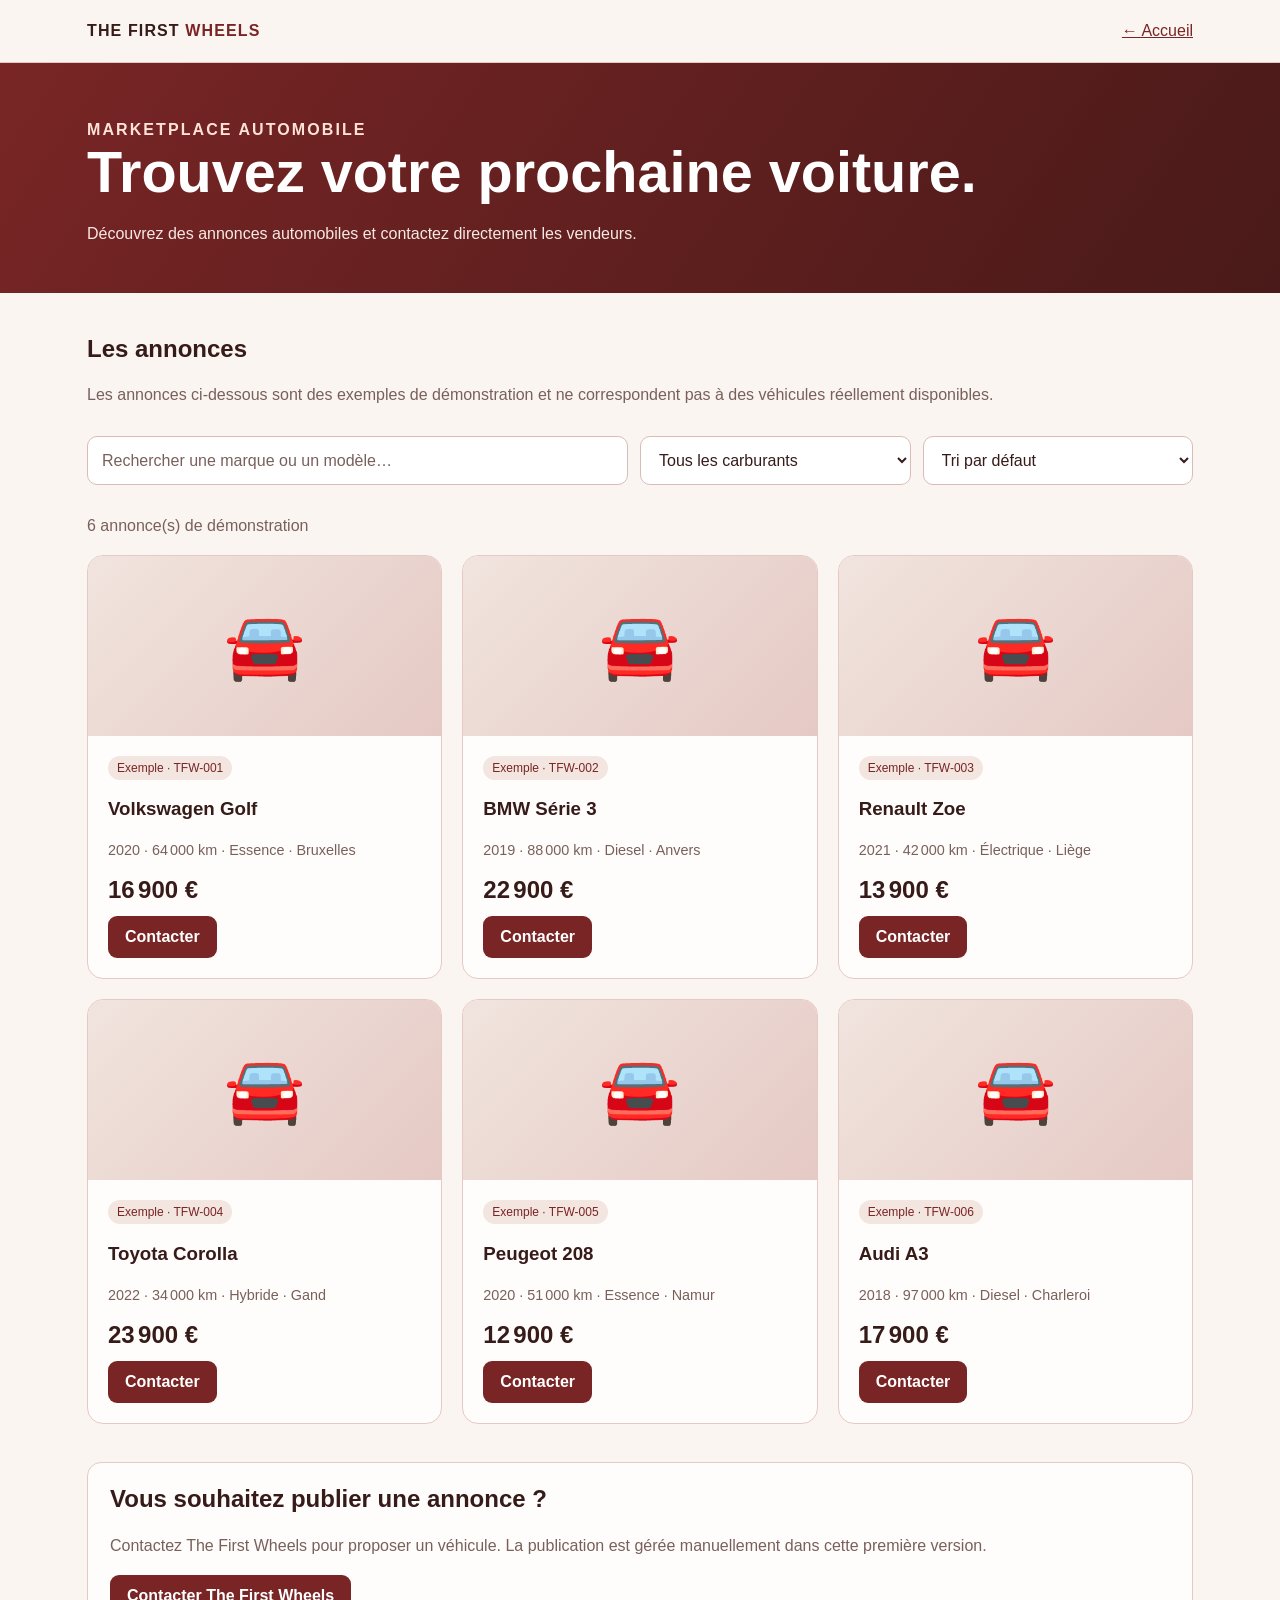
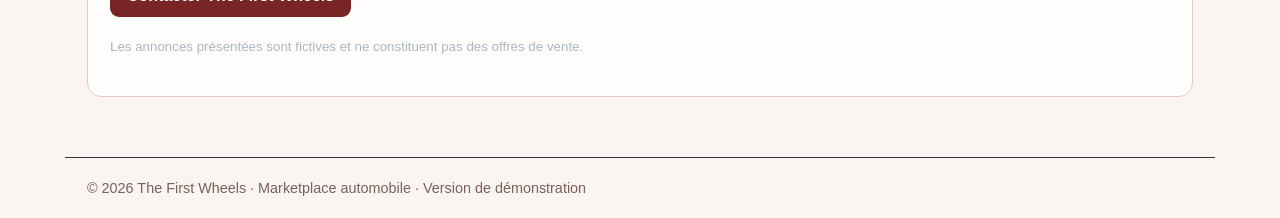
==== marketplace.html @ 74435069 "Add files via upload" ====
<!doctype html>
<html lang="fr"><head><meta charset="utf-8"><meta name="viewport" content="width=device-width,initial-scale=1"><meta name="description" content="Marketplace automobile The First Wheels : trouvez votre prochain véhicule et contactez les vendeurs."><title>Marketplace | The First Wheels</title><style>
:root{font-family:system-ui,-apple-system,Segoe UI,sans-serif;color:#eaf0f6;background:#0c121a}*{box-sizing:border-box}body{margin:0}a{color:inherit}header{border-bottom:1px solid #263242;background:#101a26}nav,main,footer{max-width:1150px;margin:auto;padding:22px}nav{display:flex;justify-content:space-between;align-items:center;gap:16px}.logo{font-weight:900;letter-spacing:.07em;text-decoration:none}.logo span{color:#59c5e8}.navlink{color:#b8c9d7}.hero{padding:58px 22px 30px;background:linear-gradient(135deg,#162d42,#0c121a)}.hero>div{max-width:1106px;margin:auto}h1{font-size:clamp(2rem,5vw,3.6rem);margin:0 0 12px}p{color:#bdcbd7;line-height:1.6}.eyebrow{color:#61c8e9;font-weight:700;text-transform:uppercase;letter-spacing:.13em}.controls{display:grid;grid-template-columns:2fr 1fr 1fr;gap:12px;margin:28px 0}input,select{background:#172331;color:#fff;border:1px solid #405164;border-radius:10px;padding:14px;width:100%;font:inherit}input::placeholder{color:#a5b3bf}.grid{display:grid;grid-template-columns:repeat(3,minmax(0,1fr));gap:20px}.card{background:#14202c;border:1px solid #2d3d4b;border-radius:16px;overflow:hidden}.art{height:180px;background:linear-gradient(135deg,#233c51,#0f1722);display:grid;place-items:center;font-size:65px}.content{padding:20px}.tag{display:inline-block;font-size:.75rem;color:#87d8ef;background:#203e50;padding:5px 9px;border-radius:30px}.price{font-size:1.5rem;font-weight:800;margin:12px 0}.meta{font-size:.9rem;color:#a8bac9}.btn{display:inline-block;border:0;border-radius:9px;padding:12px 17px;background:#48bde3;color:#07131b;text-decoration:none;font-weight:800;cursor:pointer}.btn:focus-visible,input:focus-visible,select:focus-visible{outline:3px solid #f7d878;outline-offset:2px}.notice{margin:38px 0;padding:22px;border:1px solid #34485a;border-radius:14px;background:#121e2a}.notice h2{margin-top:0}footer{border-top:1px solid #293747;color:#a6b9c9;font-size:.9rem}#empty{display:none}small{color:#a9b7c5}@media(max-width:850px){.grid{grid-template-columns:repeat(2,minmax(0,1fr))}}@media(max-width:600px){.controls,.grid{grid-template-columns:1fr}.hero{padding-top:36px}.art{height:150px}nav{flex-wrap:wrap}}

/* Harmonisation avec le site The First Wheels */
:root{color:#361b19;background:#fbf5f1}body{background:#fbf5f1;color:#361b19;font-family:Inter,Arial,Helvetica,sans-serif}header{background:#fbf5f1;border-color:#e5c9c4}.logo span{color:#792525}.navlink{color:#792525}.hero{background:linear-gradient(125deg,#792525,#491a19);color:white}.hero p{color:#f8e9e4}.eyebrow{color:#ffe2d7}main p{color:#79605b}input,select{background:white;color:#361b19;border-color:#d9bdb5}input::placeholder{color:#79605b}.card{background:#fffdfb;border-color:#e5c9c4}.art{background:linear-gradient(135deg,#f1e4de,#e5c9c4)}.tag{color:#792525;background:#f3e5df}.meta{color:#79605b}.btn{background:#792525;color:white;border-color:#792525}.notice{background:#fffdfb;border-color:#e5c9c4}footer{color:#79605b}
</style></head><body><header><nav><a class="logo" href="index.html">THE FIRST <span>WHEELS</span></a><a class="navlink" href="index.html">← Accueil</a></nav></header><section class="hero"><div><div class="eyebrow">Marketplace automobile</div><h1>Trouvez votre prochaine voiture.</h1><p>Découvrez des annonces automobiles et contactez directement les vendeurs.</p></div></section><main><h2>Les annonces</h2><p>Les annonces ci-dessous sont des exemples de démonstration et ne correspondent pas à des véhicules réellement disponibles.</p><div class="controls"><input id="search" type="search" placeholder="Rechercher une marque ou un modèle…" aria-label="Rechercher une voiture"><select id="fuel" aria-label="Carburant"><option value="">Tous les carburants</option><option>Essence</option><option>Diesel</option><option>Électrique</option><option>Hybride</option></select><select id="sort" aria-label="Trier"><option value="default">Tri par défaut</option><option value="asc">Prix croissant</option><option value="desc">Prix décroissant</option></select></div><p id="count" role="status"></p><div class="grid" id="list"></div><p id="empty">Aucune annonce ne correspond à votre recherche.</p><section class="notice"><h2>Vous souhaitez publier une annonce ?</h2><p>Contactez The First Wheels pour proposer un véhicule. La publication est gérée manuellement dans cette première version.</p><a class="btn" id="generalContact" href="#">Contacter The First Wheels</a><p><small>Les annonces présentées sont fictives et ne constituent pas des offres de vente.</small></p></section></main><footer>© <span id="year"></span> The First Wheels · Marketplace automobile · Version de démonstration</footer><script>
// À MODIFIER : remplacer par votre adresse e-mail professionnelle avant publication.
const CONTACT_EMAIL='thefirst.wheels@yahoo.com';
// ANNONCES DE DÉMONSTRATION : remplacez-les par des annonces autorisées et vérifiées.
const listings=[{id:'TFW-001',brand:'Volkswagen',model:'Golf',year:2020,km:64000,fuel:'Essence',price:16900,city:'Bruxelles'},{id:'TFW-002',brand:'BMW',model:'Série 3',year:2019,km:88000,fuel:'Diesel',price:22900,city:'Anvers'},{id:'TFW-003',brand:'Renault',model:'Zoe',year:2021,km:42000,fuel:'Électrique',price:13900,city:'Liège'},{id:'TFW-004',brand:'Toyota',model:'Corolla',year:2022,km:34000,fuel:'Hybride',price:23900,city:'Gand'},{id:'TFW-005',brand:'Peugeot',model:'208',year:2020,km:51000,fuel:'Essence',price:12900,city:'Namur'},{id:'TFW-006',brand:'Audi',model:'A3',year:2018,km:97000,fuel:'Diesel',price:17900,city:'Charleroi'}];
const euro=n=>new Intl.NumberFormat('fr-BE',{style:'currency',currency:'EUR',maximumFractionDigits:0}).format(n);const list=document.querySelector('#list');
function contact(subject){return 'mailto:'+encodeURIComponent(CONTACT_EMAIL)+'?subject='+encodeURIComponent(subject)}
function render(){const q=document.querySelector('#search').value.toLocaleLowerCase('fr').trim();const fuel=document.querySelector('#fuel').value;const sort=document.querySelector('#sort').value;let data=listings.filter(x=>(x.brand+' '+x.model+' '+x.city+' '+x.year).toLocaleLowerCase('fr').includes(q)&&(!fuel||x.fuel===fuel));if(sort==='asc')data.sort((a,b)=>a.price-b.price);if(sort==='desc')data.sort((a,b)=>b.price-a.price);list.replaceChildren();for(const car of data){const card=document.createElement('article');card.className='card';const art=document.createElement('div');art.className='art';art.textContent='🚘';art.setAttribute('aria-hidden','true');const body=document.createElement('div');body.className='content';const tag=document.createElement('span');tag.className='tag';tag.textContent='Exemple · '+car.id;const title=document.createElement('h3');title.textContent=car.brand+' '+car.model;const meta=document.createElement('p');meta.className='meta';meta.textContent=car.year+' · '+car.km.toLocaleString('fr-BE')+' km · '+car.fuel+' · '+car.city;const price=document.createElement('div');price.className='price';price.textContent=euro(car.price);const btn=document.createElement('a');btn.className='btn';btn.href=contact('Renseignement annonce '+car.id+' – '+car.brand+' '+car.model);btn.textContent='Contacter';body.append(tag,title,meta,price,btn);card.append(art,body);list.append(card)}document.querySelector('#count').textContent=data.length+' annonce(s) de démonstration';document.querySelector('#empty').style.display=data.length?'none':'block'}
for(const id of ['search','fuel','sort'])document.getElementById(id).addEventListener(id==='search'?'input':'change',render);document.querySelector('#generalContact').href=contact('Publier une annonce sur The First Wheels');document.querySelector('#year').textContent=new Date().getFullYear();render();
</script></body></html>
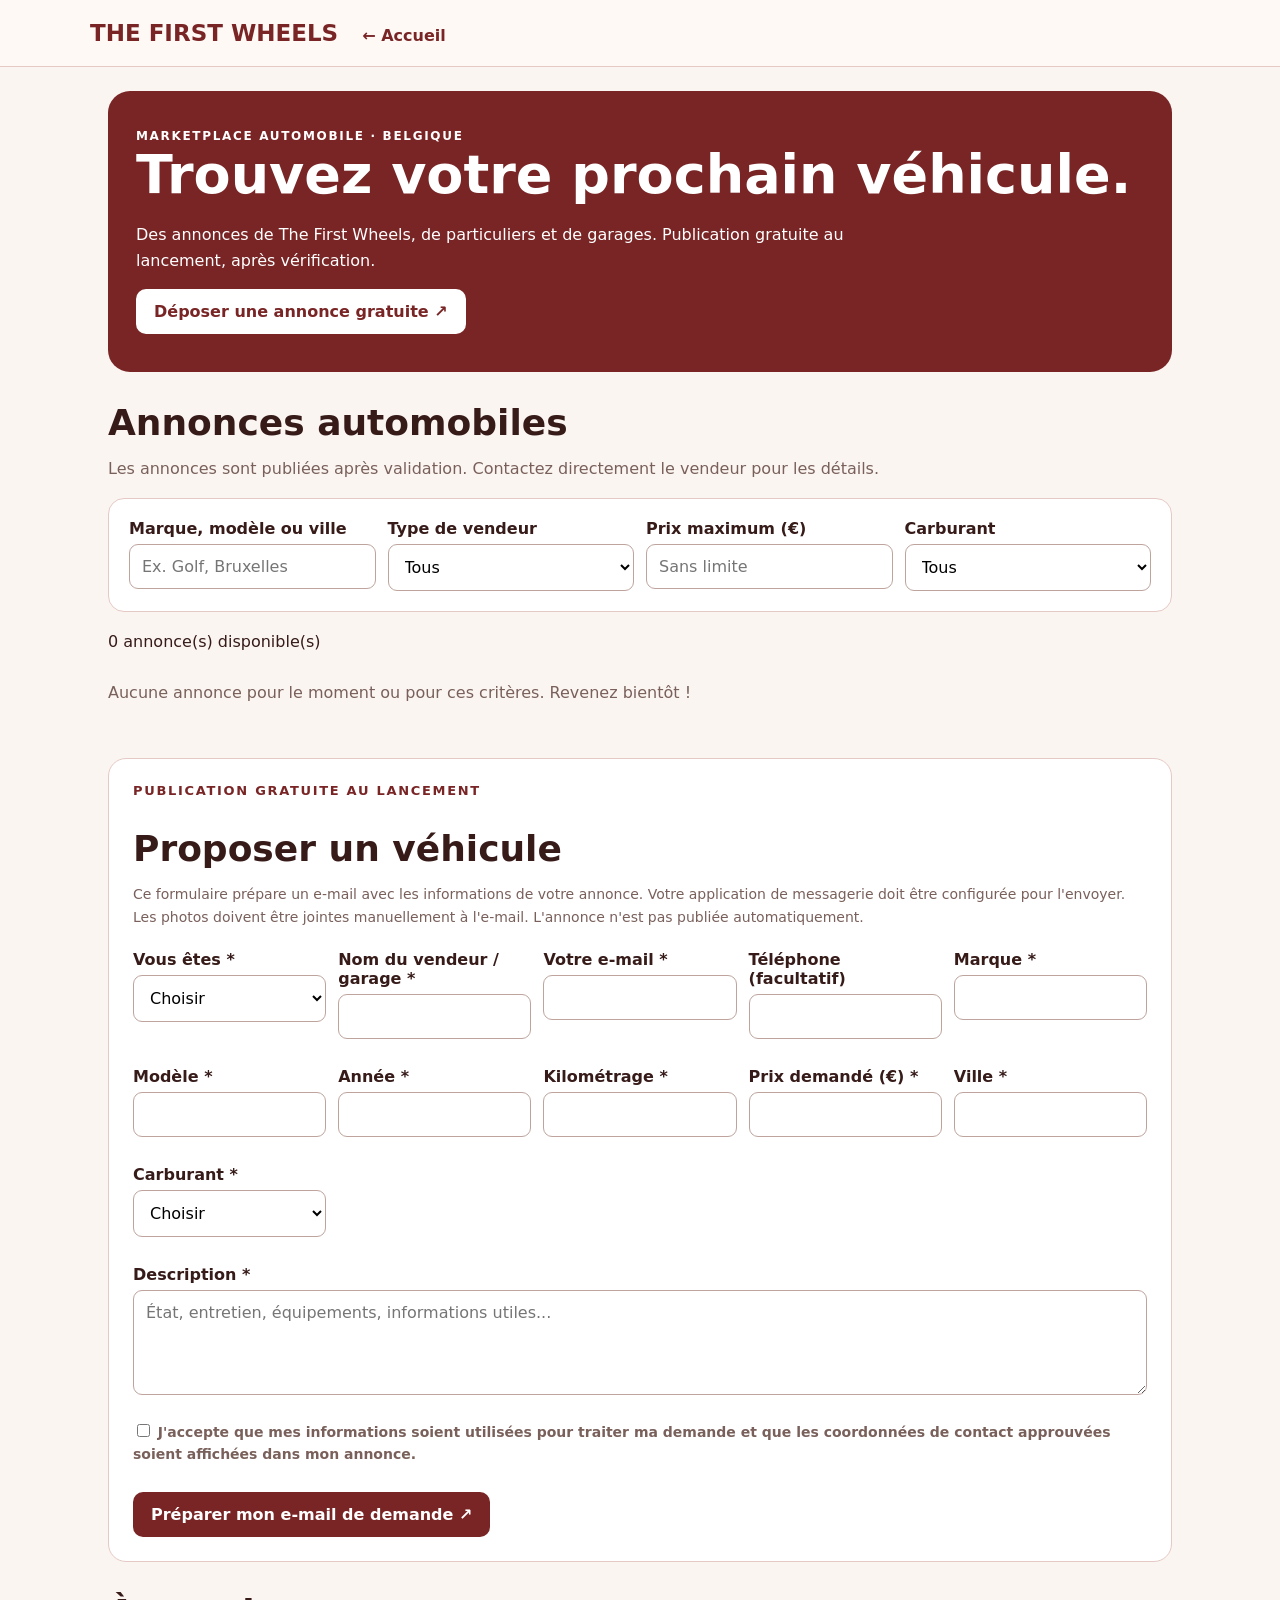
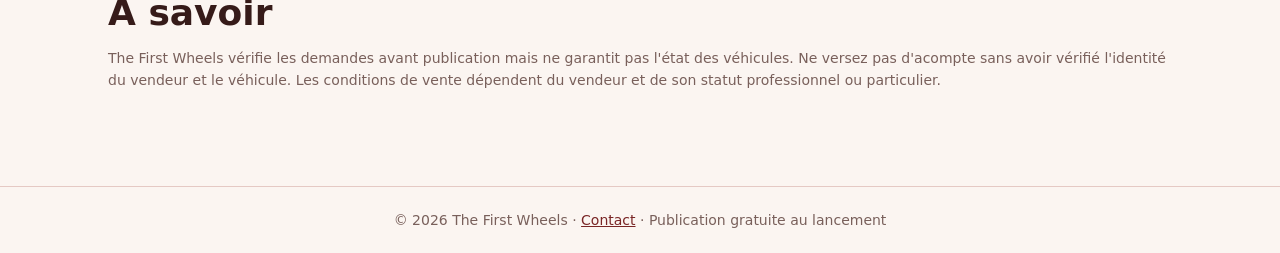
==== commit 769ea1a3: "Add files via upload" ====
--- a/marketplace.html
+++ b/marketplace.html
@@ -1,16 +1,5 @@
-<!doctype html>
-<html lang="fr"><head><meta charset="utf-8"><meta name="viewport" content="width=device-width,initial-scale=1"><meta name="description" content="Marketplace automobile The First Wheels : trouvez votre prochain véhicule et contactez les vendeurs."><title>Marketplace | The First Wheels</title><style>
-:root{font-family:system-ui,-apple-system,Segoe UI,sans-serif;color:#eaf0f6;background:#0c121a}*{box-sizing:border-box}body{margin:0}a{color:inherit}header{border-bottom:1px solid #263242;background:#101a26}nav,main,footer{max-width:1150px;margin:auto;padding:22px}nav{display:flex;justify-content:space-between;align-items:center;gap:16px}.logo{font-weight:900;letter-spacing:.07em;text-decoration:none}.logo span{color:#59c5e8}.navlink{color:#b8c9d7}.hero{padding:58px 22px 30px;background:linear-gradient(135deg,#162d42,#0c121a)}.hero>div{max-width:1106px;margin:auto}h1{font-size:clamp(2rem,5vw,3.6rem);margin:0 0 12px}p{color:#bdcbd7;line-height:1.6}.eyebrow{color:#61c8e9;font-weight:700;text-transform:uppercase;letter-spacing:.13em}.controls{display:grid;grid-template-columns:2fr 1fr 1fr;gap:12px;margin:28px 0}input,select{background:#172331;color:#fff;border:1px solid #405164;border-radius:10px;padding:14px;width:100%;font:inherit}input::placeholder{color:#a5b3bf}.grid{display:grid;grid-template-columns:repeat(3,minmax(0,1fr));gap:20px}.card{background:#14202c;border:1px solid #2d3d4b;border-radius:16px;overflow:hidden}.art{height:180px;background:linear-gradient(135deg,#233c51,#0f1722);display:grid;place-items:center;font-size:65px}.content{padding:20px}.tag{display:inline-block;font-size:.75rem;color:#87d8ef;background:#203e50;padding:5px 9px;border-radius:30px}.price{font-size:1.5rem;font-weight:800;margin:12px 0}.meta{font-size:.9rem;color:#a8bac9}.btn{display:inline-block;border:0;border-radius:9px;padding:12px 17px;background:#48bde3;color:#07131b;text-decoration:none;font-weight:800;cursor:pointer}.btn:focus-visible,input:focus-visible,select:focus-visible{outline:3px solid #f7d878;outline-offset:2px}.notice{margin:38px 0;padding:22px;border:1px solid #34485a;border-radius:14px;background:#121e2a}.notice h2{margin-top:0}footer{border-top:1px solid #293747;color:#a6b9c9;font-size:.9rem}#empty{display:none}small{color:#a9b7c5}@media(max-width:850px){.grid{grid-template-columns:repeat(2,minmax(0,1fr))}}@media(max-width:600px){.controls,.grid{grid-template-columns:1fr}.hero{padding-top:36px}.art{height:150px}nav{flex-wrap:wrap}}
-
-/* Harmonisation avec le site The First Wheels */
-:root{color:#361b19;background:#fbf5f1}body{background:#fbf5f1;color:#361b19;font-family:Inter,Arial,Helvetica,sans-serif}header{background:#fbf5f1;border-color:#e5c9c4}.logo span{color:#792525}.navlink{color:#792525}.hero{background:linear-gradient(125deg,#792525,#491a19);color:white}.hero p{color:#f8e9e4}.eyebrow{color:#ffe2d7}main p{color:#79605b}input,select{background:white;color:#361b19;border-color:#d9bdb5}input::placeholder{color:#79605b}.card{background:#fffdfb;border-color:#e5c9c4}.art{background:linear-gradient(135deg,#f1e4de,#e5c9c4)}.tag{color:#792525;background:#f3e5df}.meta{color:#79605b}.btn{background:#792525;color:white;border-color:#792525}.notice{background:#fffdfb;border-color:#e5c9c4}footer{color:#79605b}
-</style></head><body><header><nav><a class="logo" href="index.html">THE FIRST <span>WHEELS</span></a><a class="navlink" href="index.html">← Accueil</a></nav></header><section class="hero"><div><div class="eyebrow">Marketplace automobile</div><h1>Trouvez votre prochaine voiture.</h1><p>Découvrez des annonces automobiles et contactez directement les vendeurs.</p></div></section><main><h2>Les annonces</h2><p>Les annonces ci-dessous sont des exemples de démonstration et ne correspondent pas à des véhicules réellement disponibles.</p><div class="controls"><input id="search" type="search" placeholder="Rechercher une marque ou un modèle…" aria-label="Rechercher une voiture"><select id="fuel" aria-label="Carburant"><option value="">Tous les carburants</option><option>Essence</option><option>Diesel</option><option>Électrique</option><option>Hybride</option></select><select id="sort" aria-label="Trier"><option value="default">Tri par défaut</option><option value="asc">Prix croissant</option><option value="desc">Prix décroissant</option></select></div><p id="count" role="status"></p><div class="grid" id="list"></div><p id="empty">Aucune annonce ne correspond à votre recherche.</p><section class="notice"><h2>Vous souhaitez publier une annonce ?</h2><p>Contactez The First Wheels pour proposer un véhicule. La publication est gérée manuellement dans cette première version.</p><a class="btn" id="generalContact" href="#">Contacter The First Wheels</a><p><small>Les annonces présentées sont fictives et ne constituent pas des offres de vente.</small></p></section></main><footer>© <span id="year"></span> The First Wheels · Marketplace automobile · Version de démonstration</footer><script>
-// À MODIFIER : remplacer par votre adresse e-mail professionnelle avant publication.
-const CONTACT_EMAIL='thefirst.wheels@yahoo.com';
-// ANNONCES DE DÉMONSTRATION : remplacez-les par des annonces autorisées et vérifiées.
-const listings=[{id:'TFW-001',brand:'Volkswagen',model:'Golf',year:2020,km:64000,fuel:'Essence',price:16900,city:'Bruxelles'},{id:'TFW-002',brand:'BMW',model:'Série 3',year:2019,km:88000,fuel:'Diesel',price:22900,city:'Anvers'},{id:'TFW-003',brand:'Renault',model:'Zoe',year:2021,km:42000,fuel:'Électrique',price:13900,city:'Liège'},{id:'TFW-004',brand:'Toyota',model:'Corolla',year:2022,km:34000,fuel:'Hybride',price:23900,city:'Gand'},{id:'TFW-005',brand:'Peugeot',model:'208',year:2020,km:51000,fuel:'Essence',price:12900,city:'Namur'},{id:'TFW-006',brand:'Audi',model:'A3',year:2018,km:97000,fuel:'Diesel',price:17900,city:'Charleroi'}];
-const euro=n=>new Intl.NumberFormat('fr-BE',{style:'currency',currency:'EUR',maximumFractionDigits:0}).format(n);const list=document.querySelector('#list');
-function contact(subject){return 'mailto:'+encodeURIComponent(CONTACT_EMAIL)+'?subject='+encodeURIComponent(subject)}
-function render(){const q=document.querySelector('#search').value.toLocaleLowerCase('fr').trim();const fuel=document.querySelector('#fuel').value;const sort=document.querySelector('#sort').value;let data=listings.filter(x=>(x.brand+' '+x.model+' '+x.city+' '+x.year).toLocaleLowerCase('fr').includes(q)&&(!fuel||x.fuel===fuel));if(sort==='asc')data.sort((a,b)=>a.price-b.price);if(sort==='desc')data.sort((a,b)=>b.price-a.price);list.replaceChildren();for(const car of data){const card=document.createElement('article');card.className='card';const art=document.createElement('div');art.className='art';art.textContent='🚘';art.setAttribute('aria-hidden','true');const body=document.createElement('div');body.className='content';const tag=document.createElement('span');tag.className='tag';tag.textContent='Exemple · '+car.id;const title=document.createElement('h3');title.textContent=car.brand+' '+car.model;const meta=document.createElement('p');meta.className='meta';meta.textContent=car.year+' · '+car.km.toLocaleString('fr-BE')+' km · '+car.fuel+' · '+car.city;const price=document.createElement('div');price.className='price';price.textContent=euro(car.price);const btn=document.createElement('a');btn.className='btn';btn.href=contact('Renseignement annonce '+car.id+' – '+car.brand+' '+car.model);btn.textContent='Contacter';body.append(tag,title,meta,price,btn);card.append(art,body);list.append(card)}document.querySelector('#count').textContent=data.length+' annonce(s) de démonstration';document.querySelector('#empty').style.display=data.length?'none':'block'}
-for(const id of ['search','fuel','sort'])document.getElementById(id).addEventListener(id==='search'?'input':'change',render);document.querySelector('#generalContact').href=contact('Publier une annonce sur The First Wheels');document.querySelector('#year').textContent=new Date().getFullYear();render();
-</script></body></html>
+<!doctype html><html lang="fr"><head><meta charset="utf-8"><meta name="viewport" content="width=device-width,initial-scale=1"><meta name="description" content="The First Wheels Marketplace : annonces automobiles en Belgique"><title>Marketplace — The First Wheels</title><style>
+:root{--wine:#792525;--ink:#361b19;--muted:#79605b;--cream:#fbf5f1;--line:#e5c9c4}*{box-sizing:border-box}body{margin:0;background:var(--cream);color:var(--ink);font-family:system-ui,-apple-system,Arial,sans-serif}header{border-bottom:1px solid var(--line);background:#fff9f5;padding:20px max(20px,calc((100vw - 1100px)/2))}header a{color:var(--wine);text-decoration:none;font-weight:750}header .brand{font-size:23px;margin-right:24px}main{max-width:1100px;margin:auto;padding:24px 18px 80px}.hero{background:var(--wine);color:white;padding:38px 28px;border-radius:22px}.hero h1{font-size:clamp(32px,6vw,54px);margin:0 0 14px}.hero p{line-height:1.6;max-width:740px}.hero a{display:inline-block;background:white;color:var(--wine);border-radius:10px;padding:13px 18px;text-decoration:none;font-weight:700}.ey{font-size:13px;letter-spacing:.13em;font-weight:800;text-transform:uppercase;color:var(--wine)}h2{font-size:clamp(25px,4vw,36px);margin:30px 0 12px}.muted{color:var(--muted)}.filters,.form-grid{display:grid;grid-template-columns:repeat(auto-fit,minmax(190px,1fr));gap:12px}.filters{padding:20px;background:white;border:1px solid var(--line);border-radius:16px;margin:20px 0}label{font-weight:650;display:block;margin-bottom:6px}input,select,textarea{width:100%;font:inherit;padding:12px;border:1px solid #bea49d;border-radius:9px;background:white}textarea{min-height:105px}.grid{display:grid;grid-template-columns:repeat(auto-fit,minmax(250px,1fr));gap:16px}.card{background:white;border:1px solid var(--line);border-radius:16px;padding:22px}.card h3{margin:8px 0}.price{font-size:25px;font-weight:800;color:var(--wine)}.tag{display:inline-block;background:#f3e6e0;color:var(--wine);padding:6px 10px;border-radius:20px;font-size:12px;font-weight:700}.card a,.action{display:inline-block;margin-top:12px;border:0;border-radius:10px;padding:13px 18px;background:var(--wine);color:white;text-decoration:none;font:inherit;font-weight:700;cursor:pointer}.formbox{margin-top:40px;background:white;border:1px solid var(--line);border-radius:18px;padding:24px}.formbox .form-grid>div{margin:8px 0}.full{grid-column:1/-1}.help{font-size:14px;color:var(--muted);line-height:1.6}.status{padding:16px;border-radius:12px;background:#f5e9e3;margin-top:15px}footer{padding:25px;text-align:center;border-top:1px solid var(--line);font-size:14px;color:var(--muted)}a{color:var(--wine)}
+</style></head><body><header><a class="brand" href="index.html">THE FIRST WHEELS</a><a href="index.html">← Accueil</a></header><main><section class="hero"><div style="font-weight:750;letter-spacing:.14em;font-size:12px">MARKETPLACE AUTOMOBILE · BELGIQUE</div><h1>Trouvez votre prochain véhicule.</h1><p>Des annonces de The First Wheels, de particuliers et de garages. Publication gratuite au lancement, après vérification.</p><a href="#deposer">Déposer une annonce gratuite ↗</a></section><section aria-labelledby="titre-annonces"><h2 id="titre-annonces">Annonces automobiles</h2><p class="muted">Les annonces sont publiées après validation. Contactez directement le vendeur pour les détails.</p><div class="filters"><div><label for="search">Marque, modèle ou ville</label><input id="search" placeholder="Ex. Golf, Bruxelles"></div><div><label for="sellerFilter">Type de vendeur</label><select id="sellerFilter"><option value="">Tous</option><option value="The First Wheels">The First Wheels</option><option value="Particulier">Particulier</option><option value="Garage">Garage professionnel</option></select></div><div><label for="maxPrice">Prix maximum (€)</label><input id="maxPrice" type="number" min="0" placeholder="Sans limite"></div><div><label for="fuel">Carburant</label><select id="fuel"><option value="">Tous</option><option>Essence</option><option>Diesel</option><option>Hybride</option><option>Électrique</option><option>Autre</option></select></div></div><p id="count" aria-live="polite"></p><div id="list" class="grid"></div></section><section id="deposer" class="formbox"><div class="ey">Publication gratuite au lancement</div><h2>Proposer un véhicule</h2><p class="help">Ce formulaire prépare un e-mail avec les informations de votre annonce. Votre application de messagerie doit être configurée pour l'envoyer. Les photos doivent être jointes manuellement à l'e-mail. L'annonce n'est pas publiée automatiquement.</p><form id="submission"><div class="form-grid"><div><label for="type">Vous êtes *</label><select id="type" required><option value="">Choisir</option><option>Particulier</option><option>Garage professionnel</option><option>The First Wheels</option></select></div><div><label for="seller">Nom du vendeur / garage *</label><input id="seller" required maxlength="100"></div><div><label for="email">Votre e-mail *</label><input id="email" type="email" required></div><div><label for="phone">Téléphone (facultatif)</label><input id="phone" type="tel"></div><div><label for="brand">Marque *</label><input id="brand" required></div><div><label for="model">Modèle *</label><input id="model" required></div><div><label for="year">Année *</label><input id="year" type="number" min="1900" max="2030" required></div><div><label for="km">Kilométrage *</label><input id="km" type="number" min="0" required></div><div><label for="price">Prix demandé (€) *</label><input id="price" type="number" min="0" required></div><div><label for="city">Ville *</label><input id="city" required></div><div><label for="fuelInput">Carburant *</label><select id="fuelInput" required><option value="">Choisir</option><option>Essence</option><option>Diesel</option><option>Hybride</option><option>Électrique</option><option>Autre</option></select></div><div class="full"><label for="description">Description *</label><textarea id="description" maxlength="2000" required placeholder="État, entretien, équipements, informations utiles..."></textarea></div></div><p class="help"><label><input style="width:auto" type="checkbox" id="consent" required> J'accepte que mes informations soient utilisées pour traiter ma demande et que les coordonnées de contact approuvées soient affichées dans mon annonce.</label></p><button class="action" type="submit">Préparer mon e-mail de demande ↗</button><div id="submissionStatus" class="status" hidden role="status"></div></form></section><section><h2>À savoir</h2><p class="help">The First Wheels vérifie les demandes avant publication mais ne garantit pas l'état des véhicules. Ne versez pas d'acompte sans avoir vérifié l'identité du vendeur et le véhicule. Les conditions de vente dépendent du vendeur et de son statut professionnel ou particulier.</p></section></main><footer>© 2026 The First Wheels · <a href="index.html#contact">Contact</a> · Publication gratuite au lancement</footer><script>
+const CONTACT='thefirst.wheels@yahoo.com';let listings=[];const $=id=>document.getElementById(id);const euro=n=>new Intl.NumberFormat('fr-BE',{style:'currency',currency:'EUR',maximumFractionDigits:0}).format(n);function render(){const q=$('search').value.toLowerCase().trim(),t=$('sellerFilter').value,f=$('fuel').value,m=Number($('maxPrice').value)||Infinity;const shown=listings.filter(x=>([x.brand,x.model,x.city].join(' ').toLowerCase().includes(q))&&(!t||x.sellerType===t)&&(!f||x.fuel===f)&&Number(x.price)<=m);$('count').textContent=shown.length+' annonce(s) disponible(s)';$('list').replaceChildren();if(!shown.length){const p=document.createElement('p');p.className='muted';p.textContent='Aucune annonce pour le moment ou pour ces critères. Revenez bientôt !';$('list').append(p)}for(const x of shown){const card=document.createElement('article');card.className='card';const tag=document.createElement('span');tag.className='tag';tag.textContent=x.sellerType;const h=document.createElement('h3');h.textContent=x.brand+' '+x.model;const p=document.createElement('p');p.className='muted';p.textContent=x.year+' · '+Number(x.km).toLocaleString('fr-BE')+' km · '+x.fuel+' · '+x.city;const price=document.createElement('div');price.className='price';price.textContent=euro(x.price);const desc=document.createElement('p');desc.textContent=x.description||'';const link=document.createElement('a');link.textContent='Contacter le vendeur ↗';link.href='mailto:'+encodeURIComponent(x.contactEmail)+'?subject='+encodeURIComponent('Annonce The First Wheels : '+x.brand+' '+x.model);card.append(tag,h,p,price,desc,link);$('list').append(card)}}for(const id of ['search','sellerFilter','fuel','maxPrice'])$(id).addEventListener('input',render);fetch('annonces.json',{cache:'no-store'}).then(r=>{if(!r.ok)throw Error();return r.json()}).then(a=>{if(!Array.isArray(a))throw Error();listings=a.filter(x=>x&&x.approved===true&&x.brand&&x.model&&x.contactEmail);render()}).catch(()=>{$('count').textContent='Impossible de charger les annonces. Vérifiez le fichier annonces.json.'});$('submission').addEventListener('submit',e=>{e.preventDefault();const keys=['type','seller','email','phone','brand','model','year','km','price','city','fuelInput','description'];const labels=['Type de vendeur','Nom','E-mail','Téléphone','Marque','Modèle','Année','Kilométrage','Prix EUR','Ville','Carburant','Description'];const body=keys.map((k,i)=>labels[i]+' : '+$(k).value.trim()).join('\n')+'\n\nVeuillez joindre vos photos à cet e-mail.\nAnnonce soumise à validation manuelle.';const subject='Nouvelle demande annonce — '+$('brand').value+' '+$('model').value;const link='mailto:'+CONTACT+'?subject='+encodeURIComponent(subject)+'&body='+encodeURIComponent(body);$('submissionStatus').hidden=false;$('submissionStatus').textContent='Votre application de messagerie va s’ouvrir. Ajoutez les photos puis envoyez l’e-mail : la demande n’est pas encore transmise.';window.location.href=link});render();
+</script></body></html>
